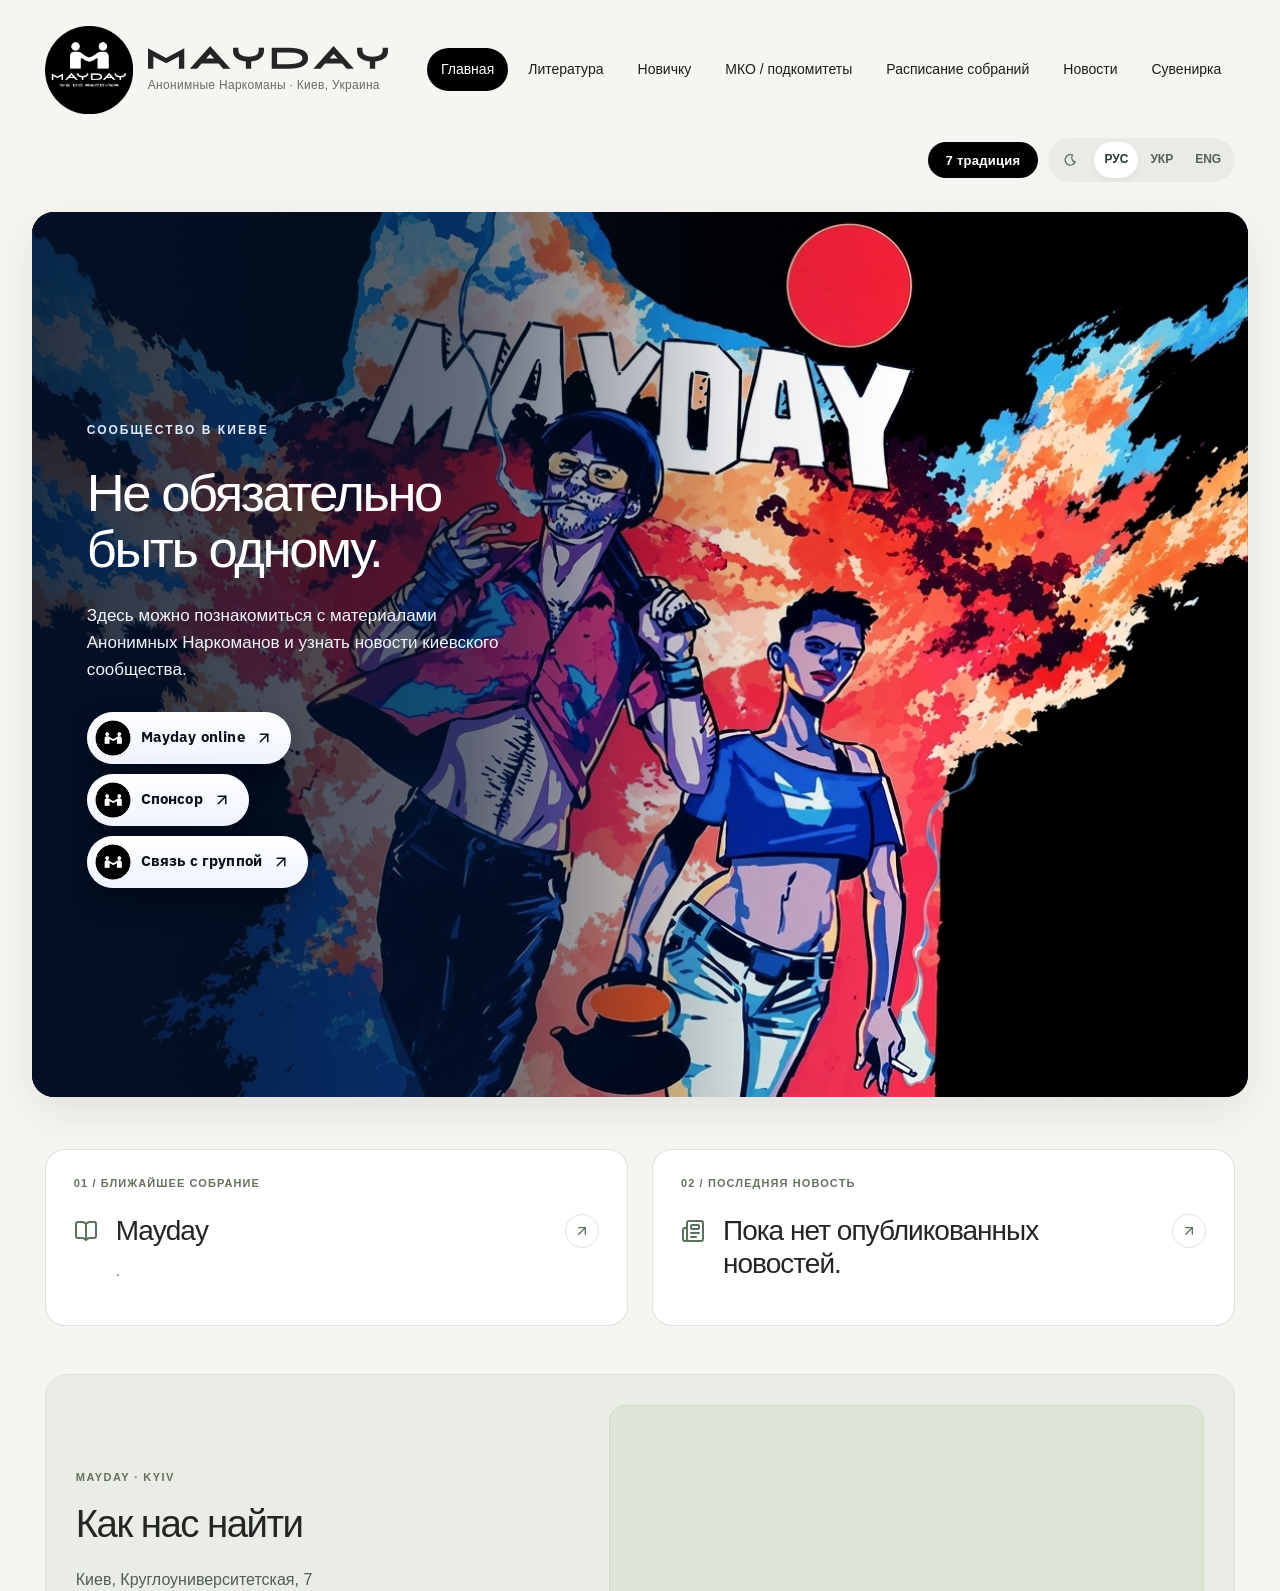
==== index.html @ f528fd07 "Cache bust restore schedule" ====
<!doctype html><html lang="ru"><script>try{if(localStorage.getItem("mayday-theme")==="dark")document.documentElement.setAttribute("data-theme","dark")}catch(e){}</script><head><meta charset="UTF-8"><meta name="viewport" content="width=device-width,initial-scale=1"><meta name="robots" content="noindex,nofollow,noarchive"><meta name="referrer" content="no-referrer"><title>Mayday — Киев</title><link rel="icon" href="./mayday-logo.png">  <script type="module" crossorigin src="./index-Cbg5gr1b.js?v=20260922schedon"></script>
  <link rel="stylesheet" crossorigin href="./index-DmtjYMKC.css?v=20260922schedon">
<link rel="preconnect" href="https://fonts.googleapis.com"><link href="https://fonts.googleapis.com/css2?family=IBM+Plex+Sans:wght@600;700&family=Marck+Script&display=swap" rel="stylesheet"><link rel="stylesheet" href="./redesign-20260919.css?v=20260922schedon"><link rel="stylesheet" href="./dark-refined-20260921.css?v=20260922schedon"></head><body><div id="root"></div></body></html>
---- index-DmtjYMKC.css ----
:root{--background:#f7f9fb;--foreground:#15283e;--primary:#162f4d;--border:#d6dee6;--muted-foreground:#536477;--radius:.5rem;--lightningcss-light:initial;--lightningcss-dark: ;color-scheme:light}*{box-sizing:border-box}body{background:var(--background);color:var(--foreground);margin:0;font-family:Arial,Helvetica,sans-serif;font-size:16px;line-height:1.6}a{color:inherit;text-decoration:none}button,input,textarea{font:inherit}button,a,input,textarea{outline-offset:5px}button{cursor:pointer}a:focus-visible,button:focus-visible,input:focus-visible,textarea:focus-visible{outline:3px solid #b45b22}.skip{z-index:10;background:#fff;padding:12px;position:absolute;top:-100px;left:20px}.skip:focus{top:10px}.header{justify-content:space-between;align-items:center;gap:30px;max-width:1440px;margin:auto;padding:30px 5.5%;display:flex}.brand{letter-spacing:-1px;align-items:center;gap:15px;font-size:28px;font-weight:700;line-height:1.15;display:flex}.brand small{letter-spacing:.025em;color:#536477;margin-top:9px;font-size:12px;font-weight:400;display:block}.header nav{gap:30px;font-size:15px;display:flex}.header nav a{border-bottom:1px solid #0000;padding:8px 0}.languages{gap:2px;display:flex}.languages button{color:#536477;background:0 0;border:0;padding:9px;font-size:12px;font-weight:600}.languages button[aria-pressed=true]{color:#15283e;background:#e3eaf0;border-radius:5px}.hero{color:#fff;background:#142d48;border-radius:4px;margin:8px 2% 0;position:relative;overflow:hidden}.hero-inner{z-index:1;max-width:1280px;margin:auto;padding:65px 4% 70px;position:relative}.eyebrow{text-transform:uppercase;letter-spacing:.18em;margin:0 0 28px;font-size:12px;font-weight:600}.hero h1{white-space:pre-line;letter-spacing:-.05em;max-width:900px;margin:0 0 52px;font-size:clamp(44px,6.8vw,94px);font-weight:400;line-height:1.08}.hero-bottom{justify-content:space-between;align-items:end;gap:36px;display:flex}.hero-bottom p{color:#d0dce7;max-width:490px;margin:0;font-size:18px}.button{color:#fff;background:#173956;border:0;border-radius:4px;justify-content:center;align-items:center;gap:30px;min-height:48px;padding:17px 23px;font-weight:500;display:inline-flex}.button.light{color:#15283e;white-space:nowrap;background:#f5f8fa}
@media (hover:hover) and (pointer:fine){.button:hover{filter:brightness(.93)}}
.button:disabled{opacity:.65}.hero-mark{color:#24425e;pointer-events:none;font-size:320px;line-height:1;position:absolute;top:0;right:4%}.resources{grid-template-columns:170px 1fr;align-items:start;max-width:1200px;margin:0 auto;padding:72px 4% 90px;display:grid}.section-label{letter-spacing:.04em;color:#536477;padding:28px 0;font-size:12px}.resource-link{border-bottom:1px solid var(--border);align-items:start;gap:25px;padding:25px 0 32px;display:flex}.resource-link>svg{flex-shrink:0;margin-top:5px}.resource-link>svg:last-child{margin-left:auto}.resource-link h2{letter-spacing:-.025em;margin:0 0 10px;font-size:26px;font-weight:400;line-height:1.3}.resource-link p{color:#536477;margin:0}
@media (hover:hover) and (pointer:fine){.resource-link:hover h2{text-underline-offset:5px;text-decoration:underline}}
.page{max-width:1120px;min-height:65vh;margin:auto;padding:65px 5% 100px}.page h1{letter-spacing:-.05em;margin:0 0 24px;font-size:clamp(42px,6vw,70px);font-weight:400;line-height:1.1}.page-intro{color:#536477;max-width:600px;margin-bottom:50px;font-size:18px}.empty{border-top:1px solid var(--border);border-bottom:1px solid var(--border);text-align:center;padding:55px 25px}.empty>svg{color:#637a91;margin:0 auto 16px}.empty h2{margin:0 0 10px;font-size:24px;font-weight:400}.empty p{color:#536477;max-width:500px;margin:0 auto 18px}.empty button,.edit-list button{background:#fff;border:1px solid #bac8d5;border-radius:4px;padding:10px 15px}.article{border-top:1px solid var(--border);padding:32px 0}.article time{color:#536477;font-size:14px}.article h2{font-size:28px;line-height:1.3}.article p{white-space:pre-wrap;overflow-wrap:anywhere}.editor{margin-bottom:48px}.edit-list{flex-wrap:wrap;gap:10px;margin-bottom:20px;display:flex}.editor fieldset{border:1px solid var(--border);margin:0 0 20px;padding:20px}.editor label{margin-bottom:16px;display:block}.editor input,.editor textarea{background:#fff;border:1px solid #a2b1bf;border-radius:4px;width:100%;margin-top:5px;padding:12px;display:block}.editor textarea{resize:vertical}footer{border-top:1px solid var(--border);justify-content:space-between;align-items:center;gap:24px;margin:0 5.5%;padding:30px 0;font-size:14px;display:flex}footer strong{font-weight:500;display:block}footer span{color:#536477}footer a{color:#536477;align-items:center;gap:14px;font-size:13px;display:flex}@media (width<=760px){.header{flex-wrap:wrap;gap:22px;padding:24px 6%}.brand{font-size:26px}.brand small{max-width:220px;font-size:11px;line-height:1.4}.header nav{order:3;gap:26px;width:100%}.languages{margin-left:auto}.languages button{padding:8px 6px}.hero{margin:0 3%}.hero-inner{padding:42px 7% 45px}.hero h1{margin-bottom:32px}.hero-bottom{display:block}.hero-bottom p{margin-bottom:28px;font-size:17px}.hero-mark{opacity:.5;font-size:200px;top:30px;right:-30px}.resources{padding:40px 7% 60px;display:block}.section-label{padding:25px 0 0}.resource-link{gap:18px}.resource-link h2{font-size:23px}.page{padding:42px 7% 65px}.page-intro{margin-bottom:35px}.empty{padding:40px 12px}footer{flex-direction:column;align-items:start;margin:0 7%}.eyebrow{font-size:11px}.article h2{font-size:25px}}@media (prefers-reduced-motion:no-preference){a,button{transition:background-color .15s,color .15s}}:root{--background:#fafafa;--foreground:#181818;--primary:#181818;--border:#dedede;--muted-foreground:#5e5e5e}.hero{color:#fff;background:#111}.hero .eyebrow{color:#bdbdbd}.hero-bottom p{color:#d2d2d2}.hero-mark{color:#242424}.button{background:#202020}.button.light{color:#181818;background:#fff}.brand small,.resource-link p,.section-label,.page-intro,.empty p,.article time,footer span,footer a{color:#5e5e5e}.header nav a[aria-current]{border-color:#111}.languages button{color:#5e5e5e}.languages button[aria-pressed=true]{color:#111;background:#e7e7e7}.brand img{max-width:68px;max-height:68px}.empty>svg{color:#777}.editor input,.editor textarea,.empty button,.edit-list button{border-color:#aaa}@media (width<=760px){.brand img{max-width:52px;max-height:52px}.header .brand{max-width:calc(100% - 115px)}.brand small{font-size:11px}}.hero-logo{object-fit:contain;width:230px;height:230px;position:absolute;top:38px;right:6%}.hero h1{max-width:75%}.hero-inner{padding-top:65px}@media (width<=1000px){.hero-logo{width:160px;height:160px;top:40px;right:3%}.hero h1{max-width:80%}}@media (width<=760px){.hero-logo{width:130px;height:130px;margin:-20px 7% 25px;display:block;position:relative;top:auto;right:auto}.hero h1{max-width:100%}.hero-inner{padding-top:42px}}.hero{isolation:isolate;background:#07244c;min-height:540px}.hero-art{z-index:-2;display:block;position:absolute;inset:0}.hero-art img{object-fit:cover;object-position:center;width:100%;height:100%;display:block}.hero:after{content:"";z-index:-1;background:linear-gradient(90deg,#03122bdb,#03122b9e 36%,#03122b14 58%,#0000 72%);position:absolute;inset:0}.hero-inner{max-width:none;margin:0;padding:54px 4% 58px}.hero h1{letter-spacing:-.04em;max-width:46%;margin-bottom:24px;font-size:clamp(36px,4.6vw,66px)}.hero .eyebrow{color:#e0eaff;margin-bottom:24px}.hero-bottom{max-width:39%;display:block}.hero-bottom p{color:#f1f5fc;max-width:none;margin-bottom:28px;font-size:17px;line-height:1.6}.hero .button{gap:20px;padding:15px 20px}.hero-logo{display:none}@media (width>=1500px){.hero{min-height:600px}.hero-inner{padding-top:75px}}@media (width<=760px){.hero{flex-direction:column;min-height:0;display:flex}.hero-art{z-index:auto;aspect-ratio:1.37;position:relative;inset:auto}.hero-art img{object-fit:cover}.hero:after{display:none}.hero-inner{padding:32px 7% 40px}.hero h1{max-width:100%;margin-bottom:22px;font-size:clamp(34px,8.8vw,54px)}.hero-bottom{max-width:100%}.hero .eyebrow{margin-bottom:20px}.hero-bottom p{font-size:17px}}.owner-panel{margin-top:20px}.owner-toolbar{border-bottom:1px solid var(--border);flex-wrap:wrap;align-items:center;gap:22px;padding-bottom:18px;display:flex}.owner-toolbar span{margin-right:auto;font-weight:700}.owner-toolbar a{text-underline-offset:4px;text-decoration:underline}.owner-tabs{flex-wrap:wrap;gap:8px;margin:24px 0;display:flex}.owner-panel button,.owner-tabs button{background:#fff;border:1px solid #a7b0ba;border-radius:5px;min-height:44px;padding:10px 15px}.owner-tabs button[aria-pressed=true],.owner-panel button.button{color:#fff;background:#162d48;border-color:#162d48}.owner-panel button:disabled{opacity:.55;cursor:wait}.owner-panel h2{font-size:28px}.owner-panel h3{font-size:21px}.manage-form{border:1px solid var(--border);background:#fff;border-radius:8px;margin:26px 0;padding:24px}.manage-form fieldset{border:1px solid var(--border);margin:0 0 22px;padding:18px}.manage-form legend{padding:0 8px;font-weight:600}.manage-form label{margin-bottom:20px;font-size:16px;display:block}.manage-form input,.manage-form textarea,.manage-form select{width:100%;font:inherit;color:#181818;background:#fff;border:1px solid #9caab6;border-radius:4px;margin-top:7px;padding:11px;display:block}.manage-form textarea{resize:vertical}.manage-form input[type=file]{max-width:100%;padding:10px}.manage-list{margin:22px 0}.manage-row{border-bottom:1px solid var(--border);flex-wrap:wrap;align-items:center;gap:12px;padding:18px 0;display:flex}.manage-row>div{flex:1;min-width:180px}.manage-row strong{overflow-wrap:anywhere;display:block}.manage-row small{color:#555;font-size:14px;display:block}.manage-row a{text-decoration:underline}.owner-scope{color:#555;border-top:1px solid var(--border);margin-top:36px;padding-top:18px;font-size:14px}.save-ok{color:#19492b;background:#e6f0e9;padding:14px}.save-error{color:#852c1b;background:#fff0ec;padding:14px}.image-form img{object-fit:contain;background:#e8edf3;max-width:100%;max-height:260px;margin:18px 0;display:block}.image-form:has(img[alt=Логотип]) img{max-width:160px}.hero h1,.hero-bottom p,.brand,.resource-link h2{overflow-wrap:anywhere}@media (width<=760px){.manage-form{padding:16px}.manage-form fieldset{padding:12px}.owner-tabs{gap:6px}.owner-tabs button{flex:1;min-width:135px}.manage-row>div{flex-basis:100%}.owner-toolbar{gap:14px}.page:has(.owner-panel){padding-left:5%;padding-right:5%}}.auth-panel{max-width:580px}.download-button{font:inherit;cursor:pointer;background:#fff;border:1px solid #aaa;border-radius:4px;padding:10px 14px}.download-button:disabled{opacity:.6}.brand .brand-wordmark{width:240px;max-width:100%;height:auto;display:block;overflow:visible}.brand>span{min-width:0}@media (width<=760px){.brand .brand-wordmark{width:200px}}.hero{border-radius:16px;max-width:1440px;min-height:0;margin:8px auto 0;display:grid;overflow:hidden}.hero-art{z-index:-2;aspect-ratio:auto;grid-area:1/1;align-self:center;position:relative;inset:auto}.hero-art img{object-fit:contain;width:100%;height:auto}.hero-inner{grid-area:1/1;align-self:center;padding:38px 4%}.hero h1{max-width:45%;font-size:clamp(36px,4.1vw,60px);line-height:1.08}.hero-bottom{max-width:39%}.hero .button{border-radius:8px;box-shadow:0 6px 20px #0002}.header{padding-top:25px;padding-bottom:25px}.resource-link{border-radius:10px;transition:background .18s,transform .18s}
@media (hover:hover) and (pointer:fine){a.resource-link:hover{background:#f0f3f6;transform:translateY(-2px)}}
@media (width>=1051px) and (width<=1490px){.hero{margin-left:2%;margin-right:2%}}@media (width<=1050px){.hero{flex-direction:column;min-height:0;margin:8px 3% 0;display:flex}.hero-art{z-index:auto;aspect-ratio:auto;grid-area:auto;align-self:stretch}.hero-art img{object-fit:contain;width:100%;height:auto}.hero:after{display:none}.hero-inner{padding:32px 6% 38px}.hero h1{max-width:100%;margin-bottom:20px;font-size:clamp(34px,5vw,50px)}.hero-bottom{align-items:center;gap:28px;max-width:100%;display:flex}.hero-bottom p{flex:1;margin-bottom:0}.hero .button{flex-shrink:0}}@media (width<=760px){.hero-bottom{display:block}.hero-bottom p{margin-bottom:24px}.hero-inner{padding:28px 7% 34px}.hero h1{font-size:clamp(32px,8vw,44px)}.hero .eyebrow{margin-bottom:16px}}@media (prefers-reduced-motion:reduce){.resource-link{transition:none}
@media (hover:hover) and (pointer:fine){a.resource-link:hover{transform:none}}
}.header{flex-wrap:wrap;gap:24px;max-width:1600px;padding-left:3%;padding-right:3%}.header nav{flex-wrap:wrap;justify-content:center;gap:12px 24px;display:flex}.header nav a{white-space:nowrap}.header .brand{flex-shrink:0}.header .languages{margin-left:auto}.hero-surround{width:100%;margin-top:8px}.hero-surround .hero{border-radius:16px;max-width:1440px;margin:0 auto;box-shadow:0 18px 50px -12px #0003}.home-location{max-width:1280px;margin:0 auto 70px;padding:0 5.5%}.location-section{border-top:1px solid var(--border);grid-template-columns:1fr 1.3fr;align-items:center;gap:36px;margin-top:48px;padding-top:36px;display:grid}.location-section h2{font-size:32px;line-height:1.2}.location-section .eyebrow{margin-bottom:12px}.map-frame{background:#e9edf0;border:1px solid #d6dee6;border-radius:12px;height:320px;overflow:hidden}.map-frame iframe{border:0;width:100%;height:100%}.map-placeholder{background:radial-gradient(#fff,#e4e9ed);border:0;flex-direction:column;justify-content:center;align-items:center;gap:16px;width:100%;height:100%;font-weight:600;display:flex}.map-placeholder span{color:#284460;font-size:64px;line-height:1}.meeting-grid,.product-grid{grid-template-columns:repeat(2,minmax(0,1fr));gap:24px;margin:32px 0;display:grid}.meeting-card,.product-card,.seller-card{border:1px solid var(--border);background:#fff;border-radius:14px;padding:28px}.meeting-card h2,.product-card h2{margin-top:0;font-size:26px;line-height:1.25}.meeting-card dt{color:#626b75;text-transform:uppercase;letter-spacing:.08em;margin-top:22px;font-size:13px}.meeting-card dd{white-space:pre-wrap;margin:6px 0 0;font-size:18px}.meeting-card p,.product-card p{white-space:pre-wrap;overflow-wrap:anywhere}.product-card{padding:0;overflow:hidden}.product-card>img{object-fit:contain;background:#f0f2f4;width:100%;height:300px}.product-card>div{padding:24px}.product-card strong{margin:18px 0;font-size:24px;display:block}.product-card .button{display:inline-flex}.seller-card h2{margin:0 0 12px;font-size:22px}.seller-card a{color:#174a7a;overflow-wrap:anywhere;text-decoration:underline}.product-thumb{object-fit:contain;width:64px;height:64px}.product-preview{object-fit:contain;max-width:240px;max-height:240px}.manage-form .check-label{align-items:center;gap:10px;display:flex}.manage-form .check-label input{width:auto;margin:0}.manage-form fieldset{min-width:0}.owner-panel textarea{resize:vertical}.page .location-section{margin-bottom:30px}@media (width<=1200px){.header nav{flex-basis:100%;order:3;justify-content:flex-start;gap:12px 24px}.header .languages{margin-left:auto}.header .brand{max-width:calc(100% - 115px)}}@media (width<=760px){.header{gap:16px;padding:20px 5%}.header nav{gap:8px 20px;font-size:14px}.hero-surround .hero{border-radius:12px;margin:0}.meeting-grid,.product-grid,.location-section{grid-template-columns:1fr}.location-section{gap:22px}.map-frame{height:300px}.meeting-card{padding:22px}.product-card>img{height:260px}.home-location{padding:0 6%}.brand .brand-wordmark{width:200px}}

/* Admin workspace: keep public pages unchanged. */
.page:has(.owner-panel),
.page:has(.auth-panel){
  max-width:1240px;
  padding:28px 4% 80px;
}
.page:has(.owner-panel)> .eyebrow,
.page:has(.auth-panel)> .eyebrow{margin-bottom:8px;font-size:11px}
.page:has(.owner-panel)>h1,
.page:has(.auth-panel)>h1{
  font-size:32px;
  letter-spacing:-.03em;
  font-weight:600;
  margin:0 0 8px;
  line-height:1.15;
}
.page:has(.owner-panel)> .page-intro{margin-bottom:18px;max-width:none;font-size:15px}
.owner-panel{margin-top:8px}
.owner-toolbar{
  position:sticky;top:0;z-index:5;
  background:#fafafa;
  padding:12px 0;
}
.owner-tabs{gap:6px;margin:16px 0}
.owner-panel button,.owner-tabs button{
  min-height:40px;
  padding:8px 14px;
  font-size:14px;
}
.manage-form{
  max-width:none;
  padding:22px 24px;
}
.manage-form label{margin-bottom:14px}
.manage-form input,
.manage-form textarea,
.manage-form select{
  font-size:16px;
  line-height:1.45;
  padding:12px 14px;
}
.manage-form textarea{min-height:92px}
.manage-row{gap:10px;padding:14px 0}
.manage-row button{flex-shrink:0}
.owner-panel h2{font-size:22px;margin:12px 0 8px}
.owner-panel h3{font-size:18px;margin:8px 0}
.auth-panel{max-width:560px}
@media(max-width:760px){
  .page:has(.owner-panel),.page:has(.auth-panel){padding:20px 5% 60px}
  .page:has(.owner-panel)>h1,.page:has(.auth-panel)>h1{font-size:26px}
}

.brand img{max-width:88px;max-height:88px}
@media (max-width:760px){.brand img{max-width:68px;max-height:68px}}

@import url("https://fonts.googleapis.com/css2?family=Sora:wght@600;700;800&display=swap");
.hero .button.light{
  font-family:"IBM Plex Sans",Arial,Helvetica,sans-serif;
  font-weight:800;
  font-size:15px;
  letter-spacing:.01em;
  border-radius:999px;
  background:linear-gradient(180deg,#ffffff 0%,#eef3ff 100%);
  color:#0b1220;
  box-shadow:0 12px 28px rgba(0,0,0,.32),0 0 0 1px rgba(255,255,255,.35) inset;
  padding:8px 18px 8px 8px;
  gap:10px;
  min-height:48px;
}
@media (hover:hover) and (pointer:fine){
.hero .button.light:hover{filter:brightness(1.04);transform:translateY(-1px)}}

.hero-cta-mark{width:36px;height:36px;padding:0;object-fit:cover;display:block;flex-shrink:0;background:transparent;border-radius:50%;filter:none}
.hero-actions{display:flex;flex-direction:column;align-items:flex-start;gap:10px}
.hero-actions .button{width:auto}
@media (max-width:760px){
  
  .hero-art{position:relative}
  .hero-art:after{
    content:"";
    position:absolute;left:0;right:0;bottom:0;
    height:56px;
    background:linear-gradient(180deg,rgba(0,0,0,0) 0%,#000 100%);
    pointer-events:none;
  }
  .hero-inner{
    background:#000;
    margin-top:0;
    padding-top:28px !important;
    position:relative;
    z-index:1;
  }
}
@media (max-width:760px){
  html[data-theme=dark] .hero-art:after{
    background:linear-gradient(180deg,rgba(18,20,22,0) 0%,#121416 100%);
  }
  html[data-theme=dark] .hero-inner{background:#121416}
}




.news-media,.product-video{
  width:100%;
  max-height:420px;
  object-fit:cover;
  border-radius:12px;
  margin:12px 0 0;
  background:#111;
  display:block;
}
.product-card .product-video{max-height:260px;margin:0 0 12px}
---- redesign-20260919.css ----
html, :root{--primary:#000 !important}
/* Mayday visual refresh. Remove this stylesheet link to restore baseline 0a950306. */
:root{--background:#f6f5f2;--foreground:#232624;--primary:#000;--border:#dddeda;--muted-foreground:#626860}
body{color:var(--foreground);background:var(--background);line-height:1.65}
.header{max-width:1500px;padding:26px 3.5%;gap:24px;position:relative;z-index:80}
.header nav{gap:6px;font-size:14px}
.header nav a{padding:10px 14px;border:0;border-radius:24px;font-weight:500;color:#1a1e1b}
@media (hover:hover) and (pointer:fine){
.header nav a:hover{background:#e8eae4}}

.header nav a[aria-current]{background:#000;color:#fff}
.languages{background:#e9ebe5;border-radius:24px;padding:4px;gap:2px}
.languages button{border-radius:20px;padding:8px 10px;color:#586056}
.languages button[aria-pressed=true]{background:#fff;color:#25372f;border-radius:20px;box-shadow:0 2px 5px #24362e0c}
.brand small{color:#666d65}
.hero-surround{padding:0 2.5%;margin-top:4px;background:transparent}
.hero-surround .hero{border-radius:22px;box-shadow:0 16px 40px #22372e18}
.hero-inner{padding-left:4.5%;padding-right:4.5%}
.hero h1{letter-spacing:-.045em}
.hero .eyebrow{letter-spacing:.17em}
.resources{max-width:1280px;padding:52px 3.5% 24px;display:grid;grid-template-columns:minmax(0,1fr) minmax(0,1fr);grid-template-rows:auto 1fr;gap:0 24px;align-items:stretch}
.resources>.section-label{padding:24px 28px 0;background:#fff;border:1px solid #e0e4dc;border-bottom:0;border-radius:20px 20px 0 0;font-size:11px;font-weight:700;letter-spacing:.10em;color:#64725f;text-transform:uppercase}
.resources>.section-label:nth-child(1){grid-column:1;grid-row:1}
.resources>.section-label:nth-child(3){grid-column:2;grid-row:1}
.resources>.resource-link{min-width:0;background:#fff;border:1px solid #e0e4dc;border-top:0;border-radius:0 0 20px 20px;padding:22px 28px 30px;gap:18px}
.resources>.resource-link:nth-child(2){grid-column:1;grid-row:2}
.resources>.resource-link:nth-child(4){grid-column:2;grid-row:2}
@media (hover:hover) and (pointer:fine){
.resources>.resource-link:hover{background:#fcfdf9;transform:none}}

.resource-link>svg{color:#5b725d;flex-shrink:0}
.resource-link>svg:last-child{padding:8px;box-sizing:content-box;border:1px solid #dde5d9;border-radius:50%;width:16px;height:16px;margin-top:0}
.resource-link h2{font-size:28px;font-weight:500;letter-spacing:-.035em;line-height:1.2;margin-bottom:14px}
.resource-link p{font-size:15px;line-height:1.75;color:#61695f}
.home-location{max-width:1280px;padding:0 3.5%;margin-bottom:64px}
.location-section{background:#e9ede5;border:1px solid #dce3d6;border-radius:22px;padding:30px;gap:38px;margin-top:24px;grid-template-columns:1fr 1.2fr}
.location-section .eyebrow{color:#64725f;letter-spacing:.13em;font-size:11px}
.location-section h2{font-size:clamp(28px,3vw,40px);font-weight:500;letter-spacing:-.04em;margin:14px 0 20px}
.location-section p{color:#4f5f51}
.map-frame{border:1px solid #d0dac9;border-radius:16px;background:#dde5d7}
.map-placeholder{background:linear-gradient(135deg,#f5f8f1,#dae4d2);color:#37563c}
.map-placeholder span{color:#5d7a5b}
.button{background:#25372f;border-radius:12px;padding:14px 22px;gap:16px;font-size:15px;font-weight:600}
.page{max-width:1200px;padding:54px 5% 80px}
.page>.eyebrow{color:#64725f;margin-bottom:20px;font-size:11px}
.page>h1{font-size:clamp(38px,5.6vw,64px);font-weight:500;letter-spacing:-.045em}
.page-intro{line-height:1.7;color:#626b60;max-width:700px;margin-bottom:36px}
.meeting-card,.product-card,.seller-card{border-color:#e0e4dc;border-radius:20px;box-shadow:0 4px 18px #2a402b04}
.meeting-card{border-top:4px solid #7f9774;padding:30px}
.meeting-card h2{font-size:30px;font-weight:500;letter-spacing:-.03em}
.meeting-card dt{font-size:11px;letter-spacing:.12em;color:#62725f}
.meeting-card dd{font-size:17px}
.product-card>img{background:#eeefe9}
.product-card h2{font-weight:500}
.seller-card{background:#e9ede5;padding:28px}
.seller-card a{color:#365638}
.article{background:#fff;border:1px solid #e0e4dc;border-radius:20px;padding:30px;margin-bottom:20px}
.article h2{font-weight:500;letter-spacing:-.025em;font-size:30px;margin-top:12px}
.article p{line-height:1.8}
.article time{font-size:12px;color:#687361}
.empty{background:#fff;border:1px dashed #c9d2c3;border-radius:20px;padding:44px 24px}
.download-button{border-color:#c8d2c2;border-radius:10px;background:#f7f9f4;color:#314e34}
footer{max-width:1190px;margin:0 auto;padding:30px 3.5% 36px;border-color:#d9ded5;color:#4c5a4c}
footer span,footer a{color:#697266}
.owner-toolbar{background:var(--background)}
.owner-tabs button{border-radius:22px;border-color:#cbd5c4}
.owner-tabs button[aria-pressed=true],.owner-panel button.button{background:#25372f;border-color:#25372f}
.manage-form{border-radius:16px;border-color:#d8e0d2}
.manage-form input,.manage-form textarea,.manage-form select{border-radius:8px;border-color:#b7c4b0}
a:focus-visible,button:focus-visible,input:focus-visible,textarea:focus-visible,select:focus-visible{outline:3px solid #a96724;outline-offset:4px}
@media(max-width:1200px){.header nav{justify-content:center}.header{gap:18px}.header nav a{padding:8px 14px}}
@media(max-width:760px){
.header{padding:20px 5%;gap:18px}.header nav{justify-content:flex-start;gap:4px}.header nav a{padding:8px 11px;font-size:13px}.languages{padding:3px}.languages button{padding:7px}
.hero-surround{padding:0 3%;margin-top:0}.hero-surround .hero{border-radius:18px}.hero-inner{padding:30px 7% 34px}.hero h1{line-height:1.12}
.resources{padding:28px 5% 12px;grid-template-columns:minmax(0,1fr);grid-template-rows:auto auto auto auto;gap:0}
.resources>.section-label:nth-child(1){grid-column:1;grid-row:1}.resources>.resource-link:nth-child(2){grid-column:1;grid-row:2;margin-bottom:18px}.resources>.section-label:nth-child(3){grid-column:1;grid-row:3}.resources>.resource-link:nth-child(4){grid-column:1;grid-row:4}
.resources>.section-label{padding:22px 22px 0}.resources>.resource-link{padding:18px 22px 26px;gap:14px}.resource-link h2{font-size:25px}.resource-link p{font-size:14px}
.home-location{padding:0 5%;margin-bottom:36px}.location-section{padding:24px;gap:24px;grid-template-columns:1fr}.location-section h2{font-size:30px}.map-frame{height:270px}
.page{padding:36px 5% 60px}.article{padding:24px}.article h2{font-size:26px}.meeting-card{padding:24px}.meeting-card h2{font-size:27px}.empty{padding:34px 20px}
footer{margin:0 5%;padding:26px 0;gap:14px}
}
@media(prefers-reduced-motion:reduce){a,button{transition:none!important;transform:none!important}}

.product-card .product-video,
.news-media.product-video,
video.product-video{
  width:100%;
  height:auto;
  max-height:min(78vh,720px);
  object-fit:contain;
  object-position:center;
  background:#111;
  border-radius:16px 16px 0 0;
  margin:0;
  display:block;
}
.news-media{
  width:100%;
  height:auto;
  max-height:min(80vh,760px);
  object-fit:contain;
  background:#111;
}

.subhead{font-size:28px;font-weight:500;letter-spacing:-.03em;margin:36px 0 8px}
.audio-book{width:100%;margin-top:10px}

.lit-page{display:flex;flex-direction:column;gap:28px}
.lit-block{
  background:#fff;
  border:1px solid #e4e7e0;
  border-radius:20px;
  padding:28px 24px 20px;
  box-shadow:0 4px 18px #2a402b08;
}
.lit-block .subhead{margin-top:0}
.lit-block .muted{color:#6b7568;margin:8px 0 0}
.lit-block .resource-link{margin-top:12px}

.header nav a[aria-current],
.header nav a[aria-current=page]{
  background:#000 !important;
  color:#fff !important;
  border-color:#000 !important;
}
@media (max-width:760px){
  .header nav a[aria-current],
  .header nav a[aria-current=page]{
    background:#000 !important;
    color:#fff !important;
  }
}

.product-card .button,
.product-card a.button{
  background:#000 !important;
  border-color:#000 !important;
  color:#fff !important;
}

.location-section .button,
.home-location .button,
.meeting-card .button{
  background:#000 !important;
  border-color:#000 !important;
  color:#fff !important;
}

.header-tools{display:flex;align-items:center;gap:10px;margin-left:auto;position:relative}
.tradition-wrap{position:relative}
.tradition-btn{
  background:#000;color:#fff;border:0;border-radius:999px;
  padding:8px 18px;font-size:13px;font-weight:600;letter-spacing:.02em;
  height:36px;white-space:nowrap;cursor:pointer
}
 @keyframes traditionIn{
  from{opacity:0;transform:translateY(-10px) scale(.98)}
  to{opacity:1;transform:none}
}
.tradition-drop{
  position:fixed !important;
  z-index:400 !important;
  animation:traditionIn .22s ease-out;
  transform-origin:top right;
  background:#fff;border:1px solid #e4e7e0;border-radius:16px;
  min-width:260px;padding:8px;box-shadow:0 12px 30px #00000022
}
.tradition-item{
  display:flex;flex-direction:column;align-items:flex-start;gap:2px;
  width:100%;background:transparent;
  border:1px solid #c9cdc8;
  border-radius:999px;
  padding:10px 16px;text-align:left;cursor:pointer;
  margin:6px 0;box-sizing:border-box
}
@media (hover:hover) and (pointer:fine){
.tradition-item:hover{background:#f3f4f0}}

.tradition-item,.tradition-item strong,.tradition-item span,.tradition-drop{color:#000 !important}
.tradition-item strong{font-size:14px}
.tradition-item span{font-size:12px;color:#222 !important}
@media (max-width:760px){
  .header-tools{margin-left:0;width:100%;justify-content:flex-end;flex:1}
  .tradition-wrap{margin-right:auto}
  .page.lit-page{padding-left:5%;padding-right:5%}
  .newcomer-card,.page .lit-block{margin:0;width:100%;box-sizing:border-box}
   .tradition-drop{z-index:300;left:auto;right:0;min-width:min(280px, calc(100vw - 20px));max-width:calc(100vw - 20px)}
  .tradition-btn{height:34px;padding:6px 16px;font-size:12px;min-width:118px}
  .hero-actions .button.light{padding:6px 12px 6px 6px;min-height:42px;font-size:13px}
  .hero-cta-mark{width:30px;height:30px}
}

.site-prefs{display:flex;align-items:center}
.theme-toggle{
  width:36px;height:36px;border-radius:50%;border:0;cursor:pointer;
  background:transparent;color:#1a1a1a;padding:0;margin-right:4px;
  display:flex;align-items:center;justify-content:center;flex-shrink:0
}
.theme-toggle svg{width:22px;height:22px}

html[data-theme=dark]{
  --background:#121416;
  --foreground:#ececec;
  --primary:#f2f2f2;
  --border:#2a2d32;
  --muted-foreground:#a3a8ae;
  color-scheme:dark
}
html[data-theme=dark] body{background:#121416;color:#ececec}
html[data-theme=dark] .header{background:#121416}
html[data-theme=dark] .header nav a{color:#e8e8e8}
@media (hover:hover) and (pointer:fine){
html[data-theme=dark] .header nav a:hover{background:#1e2227}}

html[data-theme=dark] .header nav a[aria-current],
html[data-theme=dark] .header nav a[aria-current=page]{background:#fff !important;color:#111 !important}
html[data-theme=dark] .languages{background:#1c2025}
html[data-theme=dark] .languages button{color:#c8c8c8}
html[data-theme=dark] .languages button[aria-pressed=true]{background:#000;color:#fff;box-shadow:none}
html[data-theme=dark] .brand,html[data-theme=dark] .brand small{color:#ddd}
html[data-theme=dark] .brand svg,html[data-theme=dark] .brand-wordmark{color:#ddd}
html[data-theme=dark] .brand img{filter:none}
html[data-theme=dark] .page,html[data-theme=dark] main{background:#121416;color:#ececec}
html[data-theme=dark] .subhead,html[data-theme=dark] h1,html[data-theme=dark] h2,html[data-theme=dark] .product-card h2{color:#f3f3f3}
html[data-theme=dark] .page-intro,html[data-theme=dark] .muted,html[data-theme=dark] .resource-link p{color:#b4b8be}
html[data-theme=dark] .seller-card,
html[data-theme=dark] .product-card,
html[data-theme=dark] .resource-link,
html[data-theme=dark] .lit-block,
html[data-theme=dark] .article,
html[data-theme=dark] .meeting-card,
html[data-theme=dark] .empty,
html[data-theme=dark] .manage-form,
html[data-theme=dark] .location-section,
html[data-theme=dark] .tradition-drop,
html[data-theme=dark] .resources>.section-label,
html[data-theme=dark] .resources>.resource-link,
html[data-theme=dark] .product-card>div{
  background:#1a1d22;border-color:#2c3036;color:#ececec
}
html[data-theme=dark] footer{color:#aaa;border-color:#2c3036}
html[data-theme=dark] input,html[data-theme=dark] textarea,html[data-theme=dark] select{
  background:#121416;color:#eee;border-color:#3a3f46
}
html[data-theme=dark] .button:not(.light),
html[data-theme=dark] .product-card .button,
html[data-theme=dark] .location-section .button,
html[data-theme=dark] .tradition-btn{
  background:#000 !important;color:#fff !important;border-color:#000 !important
}
html[data-theme=dark] .hero .button.light{background:#fff;color:#111;box-shadow:0 12px 28px rgba(0,0,0,.32)}
@media (hover:hover) and (pointer:fine){
html[data-theme=dark] .tradition-item:hover{background:#262b32}}

html[data-theme=dark] .tradition-item,html[data-theme=dark] .tradition-item strong{color:#fff}
html[data-theme=dark] .home-location{background:#121416}
html[data-theme=dark] .theme-toggle{color:#ddd}

.newcomer-card{margin-top:16px}
.newcomer-card .resource-link{
  display:flex;align-items:center;gap:18px;flex-wrap:nowrap;
  border:0;background:transparent;padding:8px 0;box-shadow:none
}
.newcomer-card .resource-link>div{flex:1;min-width:0}
.newcomer-card .resource-link h2{
  font-size:25px;font-weight:500;letter-spacing:-.035em;line-height:1.25;
  margin:0;white-space:normal;overflow-wrap:anywhere
}
.newcomer-card .resource-link .button{flex-shrink:0}
@media(max-width:760px){
  .newcomer-card .resource-link{flex-direction:column;align-items:flex-start;gap:12px}
  .newcomer-card .resource-link>div{width:100%}
  .newcomer-card .resource-link h2{font-size:25px}
  .newcomer-card .resource-link .button{width:auto}
}


/* tradition-read */
.tradition-drop,.tradition-drop *{color:#232624 !important}
.tradition-item span{color:#626860 !important}
html[data-theme=dark] .tradition-drop,
html[data-theme=dark] .tradition-drop *{color:#ececec !important}
html[data-theme=dark] .tradition-item span{color:#b4b8be !important}

html[data-theme=dark] button,
html[data-theme=dark] .button,
html[data-theme=dark] a,
html[data-theme=dark] label,
html[data-theme=dark] legend,
html[data-theme=dark] p,
html[data-theme=dark] span,
html[data-theme=dark] li,
html[data-theme=dark] .manage-row,
html[data-theme=dark] .manage-row strong,
html[data-theme=dark] .admin button,
html[data-theme=dark] [aria-pressed],
html[data-theme=dark] .eyebrow{
  color:#c5c8cc;
}
html[data-theme=dark] button,
html[data-theme=dark] .admin button,
html[data-theme=dark] button[aria-pressed]{
  background:#2a2d32;
  border-color:#3a3e44;
  color:#e6e6e6 !important;
}
html[data-theme=dark] button[aria-pressed=true],
html[data-theme=dark] button[aria-pressed="true"]{
  background:#000 !important;
  color:#fff !important;
}
html[data-theme=dark] .resource-link>svg,
html[data-theme=dark] svg{
  color:#c5c8cc !important;
  stroke:#c5c8cc;
}
html[data-theme=dark] a{color:#c5c8cc}
html[data-theme=dark] .header nav a{color:#c5c8cc}

button.button:not(.light),.newcomer-card button,.page.lit-page button.button,
.committee-card a.button,.committee-card a.shop-order,.page.lit-page .committee-card a{
  background:#000 !important;
  background-color:#000 !important;
  border-color:#000 !important;
  color:#fff !important;
}

html[data-theme=dark] .tradition-item{border-color:#4a4e54}

.product-card .button,.location-section .button{display:inline-flex;align-items:center;gap:6px}
.order-arrow{flex-shrink:0;width:16px;height:16px}
@media(max-width:760px){
  .product-card .button .order-arrow{width:16px;height:16px}
}

@media (max-width:760px){
  .hero-art{position:relative}
  .hero-art:after{
    content:"";
    position:absolute;left:0;right:0;bottom:0;
    height:56px;
    background:linear-gradient(180deg,rgba(0,0,0,0) 0%,#000 100%);
    pointer-events:none;
    z-index:2;
  }
  .hero-inner{
    background:#000 !important;
    margin-top:0 !important;
    padding-top:28px !important;
  }
}






/* dark-no-beige */
html[data-theme=dark] .button,
html[data-theme=dark] .button.light,
html[data-theme=dark] .download-button,
html[data-theme=dark] .tradition-btn,
html[data-theme=dark] .header nav a[aria-current],
html[data-theme=dark] .header nav a[aria-current=page],
html[data-theme=dark] .languages button[aria-pressed=true],
html[data-theme=dark] button[aria-pressed=true]{
  background:#fff !important;
  background-color:#fff !important;
  color:#111 !important;
  border-color:transparent !important;
  box-shadow:0 12px 28px rgba(0,0,0,.32) !important;
}
@media (hover:hover) and (pointer:fine){
html[data-theme=dark] .header nav a:hover,
html[data-theme=dark] .theme-toggle:hover{
  background:#fff !important;
  background-color:#fff !important;
  color:#111 !important;
  border-color:transparent !important;
  box-shadow:0 12px 28px rgba(0,0,0,.32) !important;
}}

html[data-theme=dark] .languages{
  background:#2a2d32 !important;
}
html[data-theme=dark] .languages button{
  background:transparent !important;
  color:#c8c8c8 !important;
  box-shadow:none !important;
}
html[data-theme=dark] .languages button[aria-pressed=true]{
  background:#fff !important;
  color:#111 !important;
}
@media (hover:hover) and (pointer:fine){
html[data-theme=dark] .header nav a:hover,
html[data-theme=dark] .resource-link:hover,
html[data-theme=dark] .tradition-item:hover,
html[data-theme=dark] button:hover{
  background:#2a2d32;
}}

@media (hover:hover) and (pointer:fine){
html[data-theme=dark] .header nav a[aria-current]:hover,
html[data-theme=dark] .button:hover,
html[data-theme=dark] .button.light:hover{
  background:#fff !important;
  color:#111 !important;
}}


html[data-theme=dark] .header nav a[aria-current],
html[data-theme=dark] .header nav a[aria-current="page"],
html[data-theme=dark] header nav a[aria-current]{
  background:#fff !important;
  background-color:#fff !important;
  color:#111 !important;
  box-shadow:0 8px 20px rgba(0,0,0,.35) !important;
}
html[data-theme=dark] .tradition-btn{
  background:#fff !important;
  color:#111 !important;
}

html[data-theme="dark"] .header nav a[aria-current],
html[data-theme="dark"] .header nav a[aria-current="page"],
html[data-theme="dark"] .header nav a[aria-current]:active,
html[data-theme="dark"] .header nav a[aria-current]:focus{
  background:#ffffff !important;
  background-image:none !important;
  color:#111111 !important;
  box-shadow:0 8px 20px rgba(0,0,0,.4) !important;
}
@media (hover:hover) and (pointer:fine){
html[data-theme="dark"] .header nav a[aria-current]:hover{
  background:#ffffff !important;
  background-image:none !important;
  color:#111111 !important;
  box-shadow:0 8px 20px rgba(0,0,0,.4) !important;
}}

html[data-theme="dark"] .hero-actions .button.light,
html[data-theme="dark"] .hero-actions a.button.light,
html[data-theme="dark"] .hero-actions a.button.light span,
html[data-theme="dark"] .hero-actions a.button.light svg{
  background:#ffffff !important;
  color:#111111 !important;
  fill:#111111;
  stroke:#111111;
}
@media (hover:hover) and (pointer:fine){
html[data-theme="dark"] .hero-actions .button.light:hover{
  background:#ffffff !important;
  color:#111111 !important;
  fill:#111111;
  stroke:#111111;
}}

html[data-theme="dark"] .hero-cta-mark{
  filter:none !important;
  opacity:1 !important;
}

.committee-card{margin:16px 0;padding:22px;border-radius:18px}
.committee-card .shop-order,.committee-card .button{margin-top:14px}
@media(max-width:760px){
  .committee-card{padding:16px}
  .header nav a{padding:8px 10px}
}

.page.lit-page .committee-card,
.committee-card.article{
  max-width:none;
  width:100%;
}
.committee-card h2,
.committee-card .page-intro,
.committee-card p{
  max-width:none !important;
  width:100%;
  white-space:pre-wrap;
  overflow-wrap:break-word;
  word-break:normal;
  line-height:1.8;
}

@media (max-width:760px){
  .page.lit-page{
    padding-left:4% !important;
    padding-right:4% !important;
  }
  .page.lit-page .lit-block{
    padding:8px 0 4px !important;
    background:transparent;
    border:0;
    box-shadow:none;
  }
  .page.lit-page .committee-card,
  .committee-card.article{
    padding:20px 4px 24px !important;
    margin-left:0;
    margin-right:0;
  }
  .committee-card h2,
  .committee-card .page-intro,
  .committee-card p{
    max-width:100% !important;
    width:100% !important;
  }
}

a.mko-contact,
a.button.mko-contact,
a.shop-order.mko-contact{
  background:#000 !important;
  background-color:#000 !important;
  border-color:#000 !important;
  color:#fff !important;
}
---- dark-refined-20260921.css ----
/* Dark-only visual layer. Baseline: b81e8dd29fdebe18f2eee09b606cec985f3d0138. */
html[data-theme="dark"]{
 --background:#101216;--foreground:#edf0f4;--primary:#c9d6e6;--border:#30353e;--muted-foreground:#a6adb9;
 --night-panel:#191c22;--night-raised:#22262e;--night-accent:#c9d6e6;--night-muted:#a6adb9;color-scheme:dark;
}
html[data-theme="dark"] body{background:#101216;background-image:radial-gradient(ellipse 70% 420px at 85% 0,rgba(123,157,202,.045),transparent);color:#edf0f4}
html[data-theme="dark"] :is(main,.page,.header,.home-location){background:transparent;color:#edf0f4}
html[data-theme="dark"] :is(p,li,label,legend,span){color:inherit}
html[data-theme="dark"] :is(h1,h2,h3,.subhead,.brand,.brand-wordmark){color:#edf0f4}
html[data-theme="dark"] :is(.brand small,.page-intro,.muted,.resource-link p,.article time,footer span,footer a,.manage-row small,.owner-scope){color:#a6adb9}
html[data-theme="dark"] :is(.eyebrow,.section-label,.meeting-card dt){color:#aabbd0;letter-spacing:.12em}
html[data-theme="dark"] .header{padding-top:26px;padding-bottom:26px}
html[data-theme="dark"] .brand img{border-radius:50%;box-shadow:0 0 0 1px #ffffff16}
html[data-theme="dark"] .brand svg{color:#edf0f4!important;stroke:none}
html[data-theme="dark"] .header nav a{color:#b9c0cb;border:1px solid transparent;transition:background .18s,color .18s,border-color .18s}
@media (hover:hover) and (pointer:fine){
html[data-theme="dark"] .header nav a:hover{background:#20242b;color:#f4f5f7;border-color:#333943}}

html[data-theme="dark"] .header nav a[aria-current],html[data-theme="dark"] .header nav a[aria-current="page"],html[data-theme="dark"] .header nav a[aria-current]:active{background:#222833!important;color:#edf0f4!important;border-color:#667184!important;box-shadow:0 5px 15px #0003}
@media (hover:hover) and (pointer:fine){html[data-theme="dark"] .header nav a[aria-current]:hover{background:#222833!important;color:#edf0f4!important;border-color:#667184!important;box-shadow:0 5px 15px #0003}}

html[data-theme="dark"] .languages{background:#191c22;border:1px solid #30353e;padding:4px;box-shadow:inset 0 1px 0 #ffffff04}
html[data-theme="dark"] .languages button{background:transparent!important;color:#a6adb9!important;border:0;box-shadow:none}
@media (hover:hover) and (pointer:fine){
html[data-theme="dark"] .languages button:hover{color:#edf0f4!important;background:#252a32!important}}

html[data-theme="dark"] .languages button[aria-pressed=true]{background:#303641!important;color:#f5f5f7!important;box-shadow:0 2px 5px #0003}
html[data-theme="dark"] .theme-toggle svg{color:#c9d6e6!important;stroke:currentColor}
html[data-theme="dark"] .hero-surround{background:transparent}
html[data-theme="dark"] .hero-surround .hero{box-shadow:0 18px 55px #0005,0 0 0 1px #ffffff10}
html[data-theme="dark"] .hero h1{color:#f5f6f8;text-wrap:balance}
html[data-theme="dark"] .hero .eyebrow{color:#c6d2e1}
html[data-theme="dark"] .hero-bottom p{color:#ced4df}
html[data-theme="dark"] .hero .button.light{background:#222833;color:#edf0f4!important;border:1px solid #667184;box-shadow:0 5px 15px #0003}
html[data-theme="dark"] .hero .hero-actions .button.light:first-child{background:#c9d6e6;color:#131a23!important;border-color:#e0e9f4;box-shadow:0 6px 22px #0004}
html[data-theme="dark"] .hero .button.light svg{color:inherit!important;stroke:currentColor}
@media (hover:hover) and (pointer:fine){
html[data-theme="dark"] .hero .button.light:hover{filter:brightness(1.10)}}

html[data-theme="dark"] :is(.seller-card,.product-card,.lit-block,.article,.meeting-card,.empty,.manage-form,.location-section,.resources>.section-label,.resources>.resource-link,.product-card>div){background:#191c22;border-color:#30353e;color:#edf0f4;box-shadow:none}
html[data-theme="dark"] :is(.article,.product-card,.lit-block,.manage-form,.meeting-card){box-shadow:inset 0 1px 0 #ffffff04,0 8px 24px #00000012}
html[data-theme="dark"] .resources>.section-label{color:#aabbd0}
@media (hover:hover) and (pointer:fine){
html[data-theme="dark"] .resources>.resource-link:hover{background:#1e2229}}

html[data-theme="dark"] .resource-link{color:#edf0f4;border-color:#30353e;background:transparent}
html[data-theme="dark"] .resource-link>svg{color:#bacce2!important;stroke:currentColor}
html[data-theme="dark"] .resource-link>svg:last-child{background:#242831;border-color:#3b424e;color:#c9d6e6!important}
html[data-theme="dark"] .resource-link h2{color:#edf0f4}
html[data-theme="dark"] .newcomer-card .resource-link{background:transparent}
html[data-theme="dark"] .meeting-card{border-top-color:#728ba9}
html[data-theme="dark"] .meeting-card dd{color:#edf0f4}
html[data-theme="dark"] .location-section{background:linear-gradient(130deg,#20252b,#191c22 75%);border-color:#343c45}
html[data-theme="dark"] .location-section p{color:#b9c1cc}
html[data-theme="dark"] .map-frame{border-color:#3b444f;background:#242b32}
html[data-theme="dark"] .map-placeholder{background:linear-gradient(135deg,#252e36,#1b2229);color:#ccd8e8!important}
html[data-theme="dark"] .map-placeholder span{color:#c9d6e6}
html[data-theme="dark"] :is(.button:not(.light),button.button:not(.light),.product-card .button,.location-section .button,.meeting-card .button,.page.lit-page button.button,.newcomer-card button){background:#c9d6e6!important;background-color:#c9d6e6!important;border-color:#c9d6e6!important;color:#131a23!important;box-shadow:0 4px 14px #0002}
html[data-theme="dark"] .button:not(.light) :is(svg,span){color:inherit!important;stroke:currentColor}
@media (hover:hover) and (pointer:fine){
html[data-theme="dark"] :is(.button:not(.light),.newcomer-card button):hover{filter:brightness(1.08)}}

html[data-theme="dark"] :is(button,.empty button,.edit-list button,.owner-panel button,.download-button){background:#252a33;border-color:#414a57;color:#e0e5ed!important}
html[data-theme="dark"] :is(.owner-tabs button,.owner-panel button)[aria-pressed=true]{background:#c9d6e6!important;color:#131a23!important;border-color:#c9d6e6}
html[data-theme="dark"] .owner-toolbar{background:#101216;border-color:#30353e}
html[data-theme="dark"] :is(input,textarea,select,.manage-form input,.manage-form textarea,.manage-form select,.editor input,.editor textarea){background:#12151a;color:#edf0f4;border-color:#485362;caret-color:#c9d6e6}
html[data-theme="dark"] ::placeholder{color:#929dac;opacity:1}
html[data-theme="dark"] :is(input,textarea,select):focus{border-color:#c9d6e6}
html[data-theme="dark"] :is(input[type=checkbox],input[type=radio]){accent-color:#c9d6e6}
html[data-theme="dark"] input::file-selector-button{background:#303845;color:#edf0f4;border:1px solid #536071;border-radius:6px;padding:6px 10px;margin-right:12px}
html[data-theme="dark"] .tradition-btn{background:#242831!important;border:1px solid #414c5d!important;color:#c9d6e6!important;box-shadow:inset 0 1px 0 #ffffff05}
html[data-theme="dark"] .tradition-drop{background:#1d2128;border-color:#454d59;box-shadow:0 20px 60px #0008}
html[data-theme="dark"] .tradition-drop .tradition-item{background:#252b34;border-color:#465161}
@media (hover:hover) and (pointer:fine){
html[data-theme="dark"] .tradition-drop .tradition-item:hover{background:#303743;border-color:#819bbd}}

html[data-theme="dark"] .tradition-drop .tradition-item strong{color:#e2eaf4!important}
html[data-theme="dark"] .tradition-drop .tradition-item span{color:#b6c0ce!important}
html[data-theme="dark"] .seller-card a{color:#c9d6e6;text-underline-offset:4px}
html[data-theme="dark"] .product-card>img{background:#22262e}
html[data-theme="dark"] .product-card strong{color:#cad9ed}
html[data-theme="dark"] .empty{border-color:#414a57}
html[data-theme="dark"] .empty p{color:#a6adb9}
html[data-theme="dark"] .manage-form fieldset{border-color:#3b4451}
html[data-theme="dark"] .manage-row{border-color:#30353e;color:#edf0f4}
html[data-theme="dark"] .manage-row strong{color:#edf0f4}
html[data-theme="dark"] .save-ok{background:#193b30;color:#b6edcf;border:1px solid #37654f;border-radius:10px}
html[data-theme="dark"] .save-error{background:#41262a;color:#ffd1d0;border:1px solid #75454b;border-radius:10px}
html[data-theme="dark"] footer{color:#a6adb9;border-color:#30353e}
html[data-theme="dark"] footer strong{color:#d1d6df}
html[data-theme="dark"] :is(a,button,input,textarea,select):focus-visible{outline:2px solid #b7d3f5;outline-offset:4px}
html[data-theme="dark"] ::selection{background:#c9d6e6;color:#131a23}
@media(max-width:760px){html[data-theme="dark"] .header{padding-top:20px;padding-bottom:20px}html[data-theme="dark"] .hero-surround .hero{box-shadow:0 10px 30px #0004,0 0 0 1px #ffffff10}html[data-theme="dark"] .hero-inner{background:linear-gradient(180deg,transparent,#080b10 36px,#080b10)!important}html[data-theme="dark"] .hero{background:#080b10!important}html[data-theme="dark"] .location-section{background:#1c2229}html[data-theme="dark"] .tradition-btn{height:36px}}
@media(prefers-reduced-motion:reduce){html[data-theme="dark"] *,html[data-theme="dark"] *::before,html[data-theme="dark"] *::after{animation:none!important;transition:none!important}}

html[data-theme="dark"] .location-section .button,html[data-theme="dark"] .home-location .button,html[data-theme="dark"] .product-card .button,html[data-theme="dark"] .meeting-card .button{background:#222833!important;color:#edf0f4!important;border:1px solid #667184!important;box-shadow:0 5px 15px #0003!important}

/* Touch feedback ends on release; current page remains a quiet navigation cue. */
.header :is(a,button){-webkit-tap-highlight-color:transparent;touch-action:manipulation}
@media (hover:none),(pointer:coarse){
 .header nav a:active{opacity:.65}
 .header nav a{transition:none}
}
html[data-theme="dark"] .header nav a[aria-current],
html[data-theme="dark"] .header nav a[aria-current]:focus,
html[data-theme="dark"] .header nav a[aria-current]:active{
 background:#222833!important;color:#edf0f4!important;border-color:#465365!important;box-shadow:none!important;
}
.page .lit-page .download-button{display:inline-flex;align-items:center;justify-content:center;gap:10px;min-height:48px;padding:14px 22px;border-radius:12px;font:inherit;font-weight:600;cursor:pointer}
html[data-theme="dark"] .page .lit-page .download-button{background:#222833!important;background-color:#222833!important;color:#edf0f4!important;border:1px solid #667184!important;box-shadow:0 5px 15px #0003!important}
@media (hover:hover) and (pointer:fine){html[data-theme="dark"] .page .lit-page .download-button:hover{background:#2d3543!important;border-color:#91a3bc!important}}
.page .lit-page .download-button:disabled{opacity:.55;cursor:wait}

/* Match literature downloads to the order/contact button. */
html[data-theme="dark"] .page .lit-page .download-button{background:#c9d6e6!important;background-color:#c9d6e6!important;color:#131a23!important;border-color:#c9d6e6!important;box-shadow:0 4px 14px #0002!important}
@media (hover:hover) and (pointer:fine){html[data-theme="dark"] .page .lit-page .download-button:hover{background:#c9d6e6!important;border-color:#c9d6e6!important;filter:brightness(1.08)}}
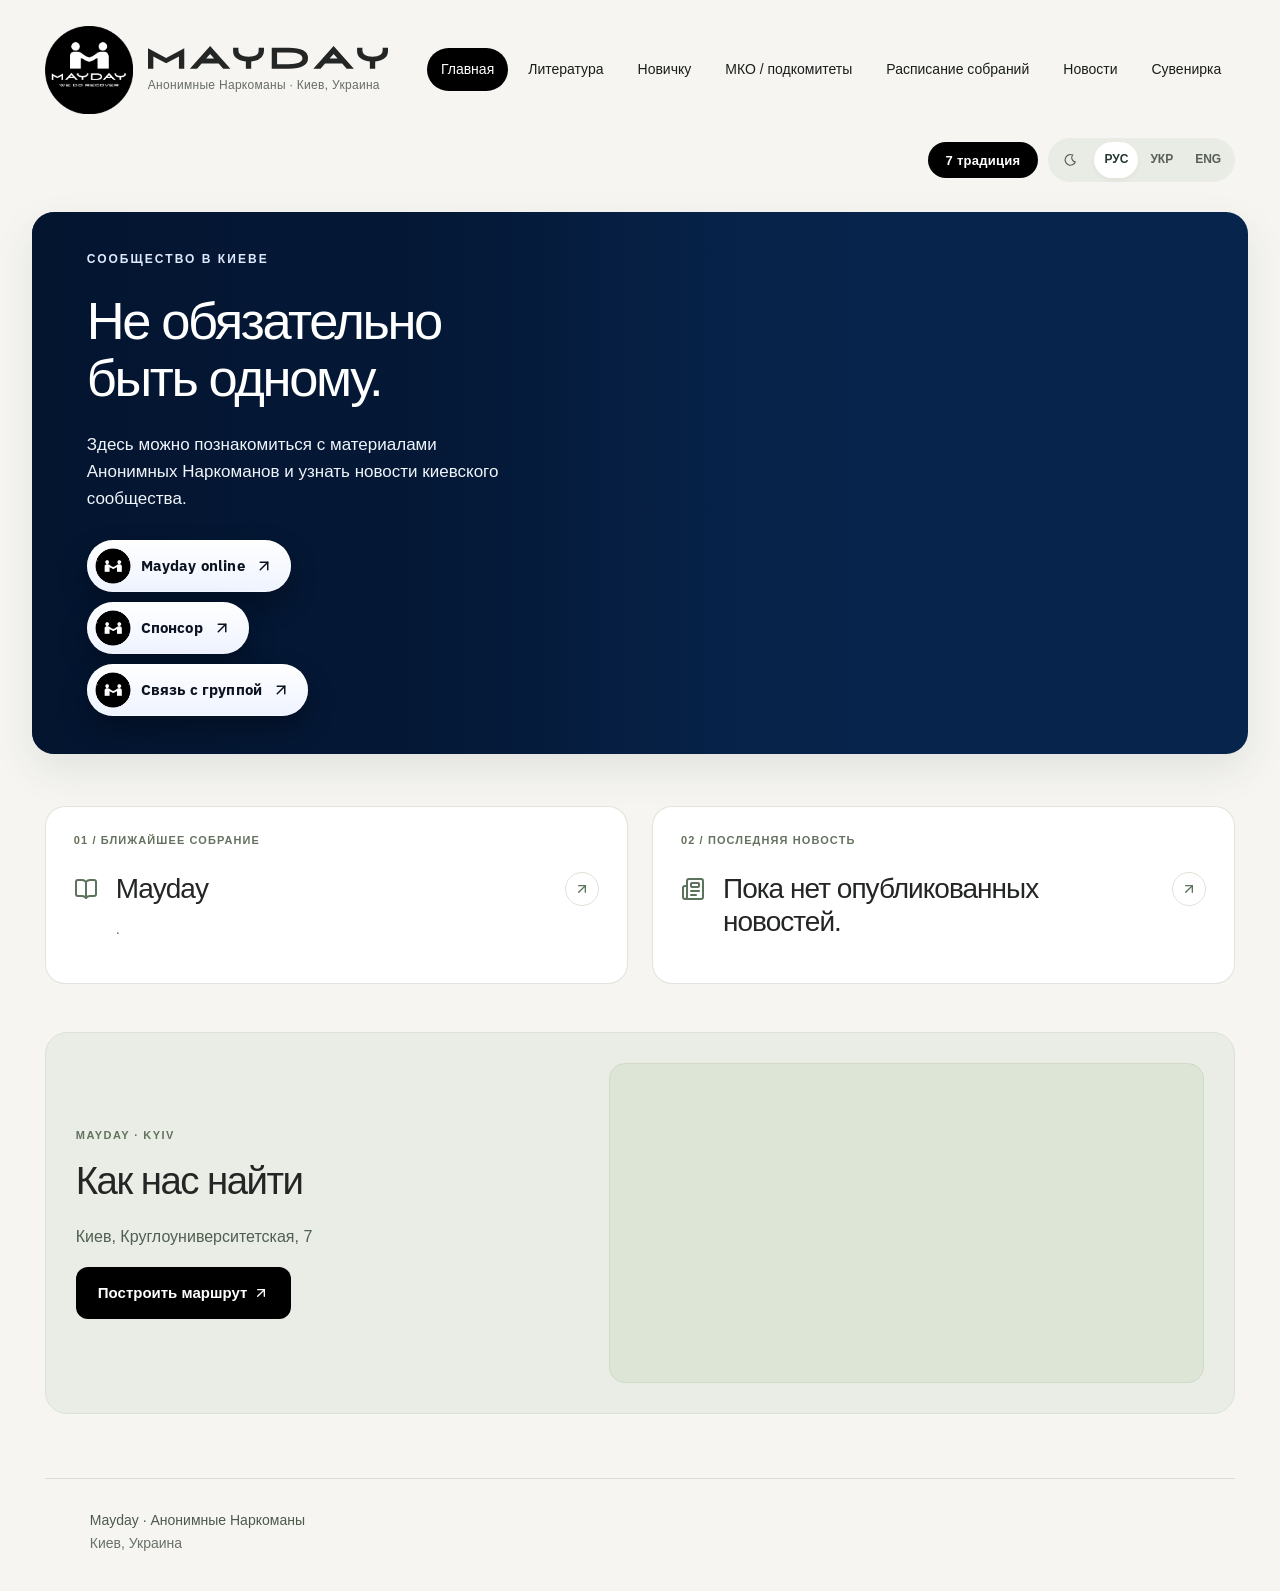
==== commit 3655066d: "Cache bust schedule in page" ====
--- a/index.html
+++ b/index.html
@@ -1,6 +1,6 @@
-<!doctype html><html lang="ru"><script>try{if(localStorage.getItem("mayday-theme")==="dark")document.documentElement.setAttribute("data-theme","dark")}catch(e){}</script><head><meta charset="UTF-8"><meta name="viewport" content="width=device-width,initial-scale=1"><meta name="robots" content="noindex,nofollow,noarchive"><meta name="referrer" content="no-referrer"><title>Mayday — Киев</title><link rel="icon" href="./mayday-logo.png">  <script type="module" crossorigin src="./index-Cbg5gr1b.js?v=20260922schedon"></script>
-  <link rel="stylesheet" crossorigin href="./index-DmtjYMKC.css?v=20260922schedon">
-<link rel="preconnect" href="https://fonts.googleapis.com"><link href="https://fonts.googleapis.com/css2?family=IBM+Plex+Sans:wght@600;700&family=Marck+Script&display=swap" rel="stylesheet"><link rel="stylesheet" href="./redesign-20260919.css?v=20260922schedon"><link rel="stylesheet" href="./dark-refined-20260921.css?v=20260922schedon"></head><body><div id="root"></div></body></html>
+<!doctype html><html lang="ru"><script>try{if(localStorage.getItem("mayday-theme")==="dark")document.documentElement.setAttribute("data-theme","dark")}catch(e){}</script><head><meta charset="UTF-8"><meta name="viewport" content="width=device-width,initial-scale=1"><meta name="robots" content="noindex,nofollow,noarchive"><meta name="referrer" content="no-referrer"><title>Mayday — Киев</title><link rel="icon" href="./mayday-logo.png">  <script type="module" crossorigin src="./index-Cbg5gr1b.js?v=20260922schedin"></script>
+  <link rel="stylesheet" crossorigin href="./index-DmtjYMKC.css?v=20260922schedin">
+<link rel="preconnect" href="https://fonts.googleapis.com"><link href="https://fonts.googleapis.com/css2?family=IBM+Plex+Sans:wght@600;700&family=Marck+Script&display=swap" rel="stylesheet"><link rel="stylesheet" href="./redesign-20260919.css?v=20260922schedin"><link rel="stylesheet" href="./dark-refined-20260921.css?v=20260922schedin"></head><body><div id="root"></div></body></html>
 
 
 
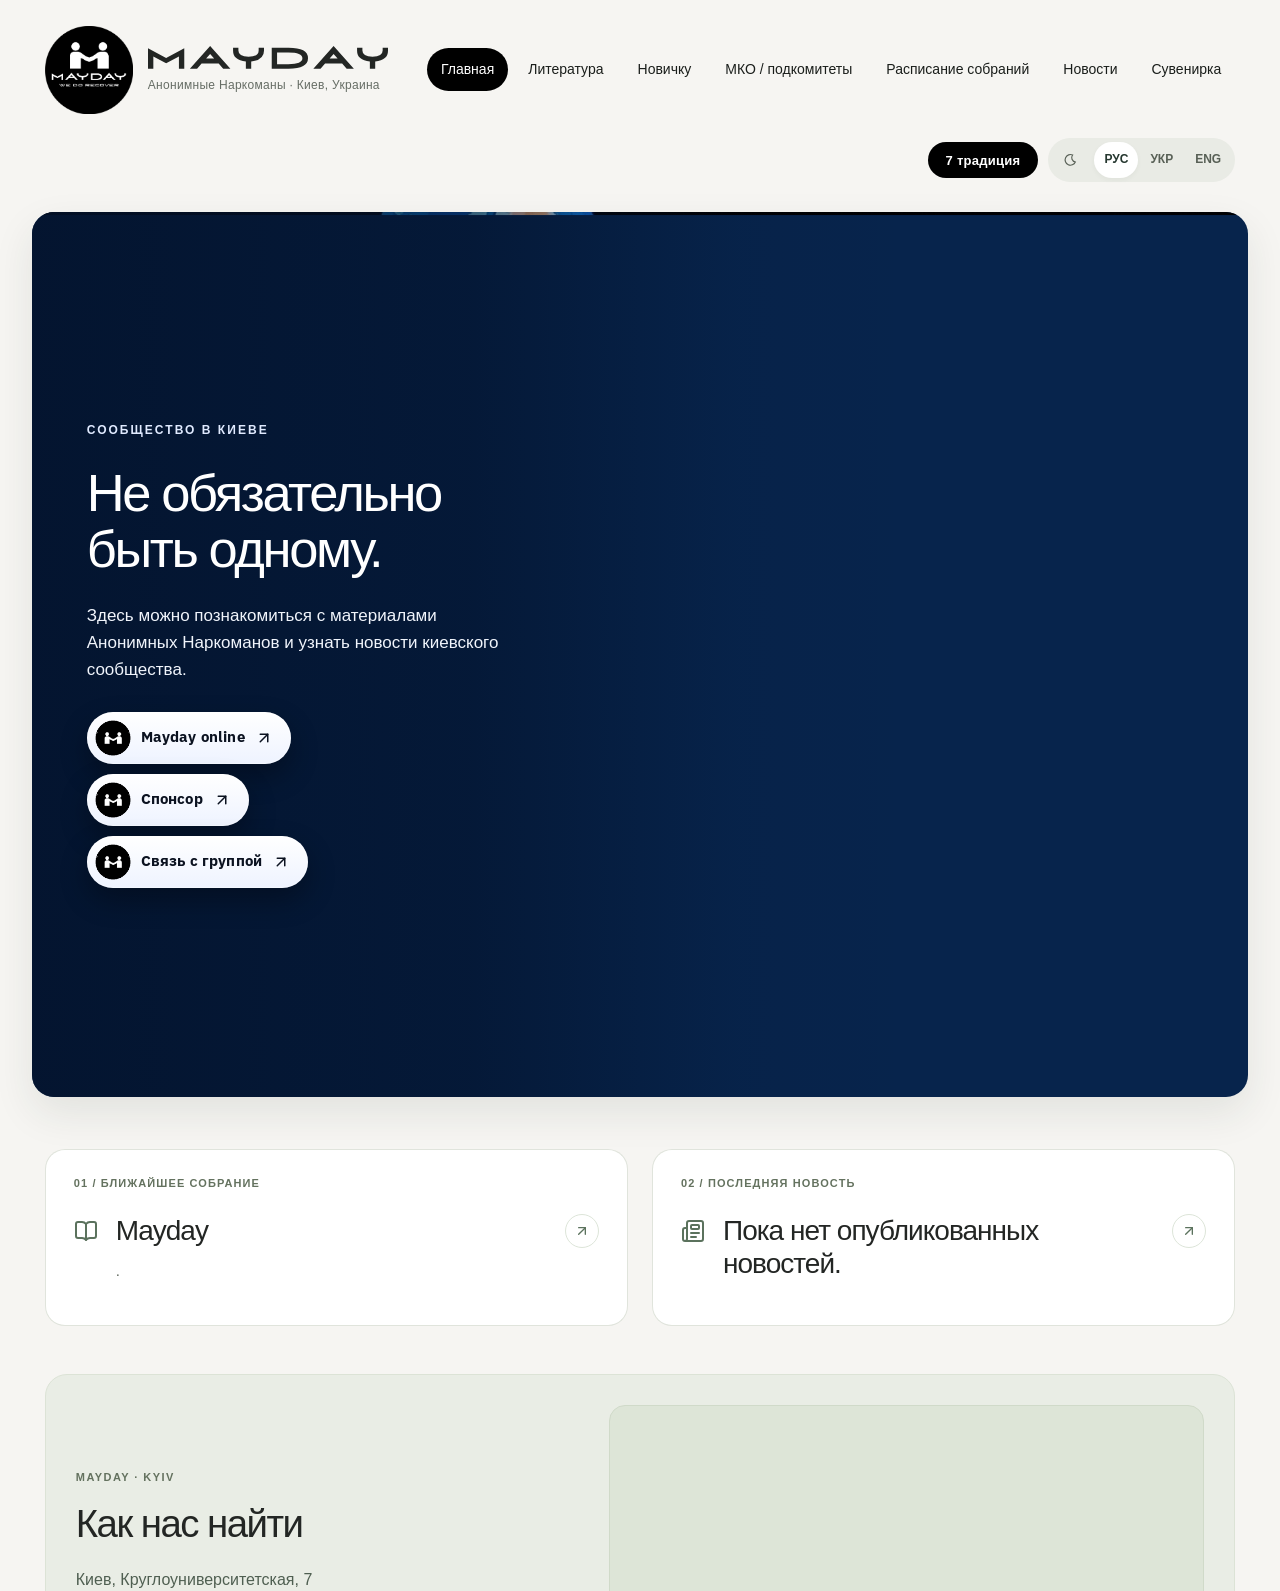
==== commit ecc6a7c3: "Cache bust schedule manual langs" ====
--- a/index.html
+++ b/index.html
@@ -1,6 +1,6 @@
-<!doctype html><html lang="ru"><script>try{if(localStorage.getItem("mayday-theme")==="dark")document.documentElement.setAttribute("data-theme","dark")}catch(e){}</script><head><meta charset="UTF-8"><meta name="viewport" content="width=device-width,initial-scale=1"><meta name="robots" content="noindex,nofollow,noarchive"><meta name="referrer" content="no-referrer"><title>Mayday — Киев</title><link rel="icon" href="./mayday-logo.png">  <script type="module" crossorigin src="./index-Cbg5gr1b.js?v=20260922schedin"></script>
-  <link rel="stylesheet" crossorigin href="./index-DmtjYMKC.css?v=20260922schedin">
-<link rel="preconnect" href="https://fonts.googleapis.com"><link href="https://fonts.googleapis.com/css2?family=IBM+Plex+Sans:wght@600;700&family=Marck+Script&display=swap" rel="stylesheet"><link rel="stylesheet" href="./redesign-20260919.css?v=20260922schedin"><link rel="stylesheet" href="./dark-refined-20260921.css?v=20260922schedin"></head><body><div id="root"></div></body></html>
+<!doctype html><html lang="ru"><script>try{if(localStorage.getItem("mayday-theme")==="dark")document.documentElement.setAttribute("data-theme","dark")}catch(e){}</script><head><meta charset="UTF-8"><meta name="viewport" content="width=device-width,initial-scale=1"><meta name="robots" content="noindex,nofollow,noarchive"><meta name="referrer" content="no-referrer"><title>Mayday — Киев</title><link rel="icon" href="./mayday-logo.png">  <script type="module" crossorigin src="./index-Cbg5gr1b.js?v=20260922schedlang"></script>
+  <link rel="stylesheet" crossorigin href="./index-DmtjYMKC.css?v=20260922schedlang">
+<link rel="preconnect" href="https://fonts.googleapis.com"><link href="https://fonts.googleapis.com/css2?family=IBM+Plex+Sans:wght@600;700&family=Marck+Script&display=swap" rel="stylesheet"><link rel="stylesheet" href="./redesign-20260919.css?v=20260922schedlang"><link rel="stylesheet" href="./dark-refined-20260921.css?v=20260922schedlang"></head><body><div id="root"></div></body></html>
 
 
 
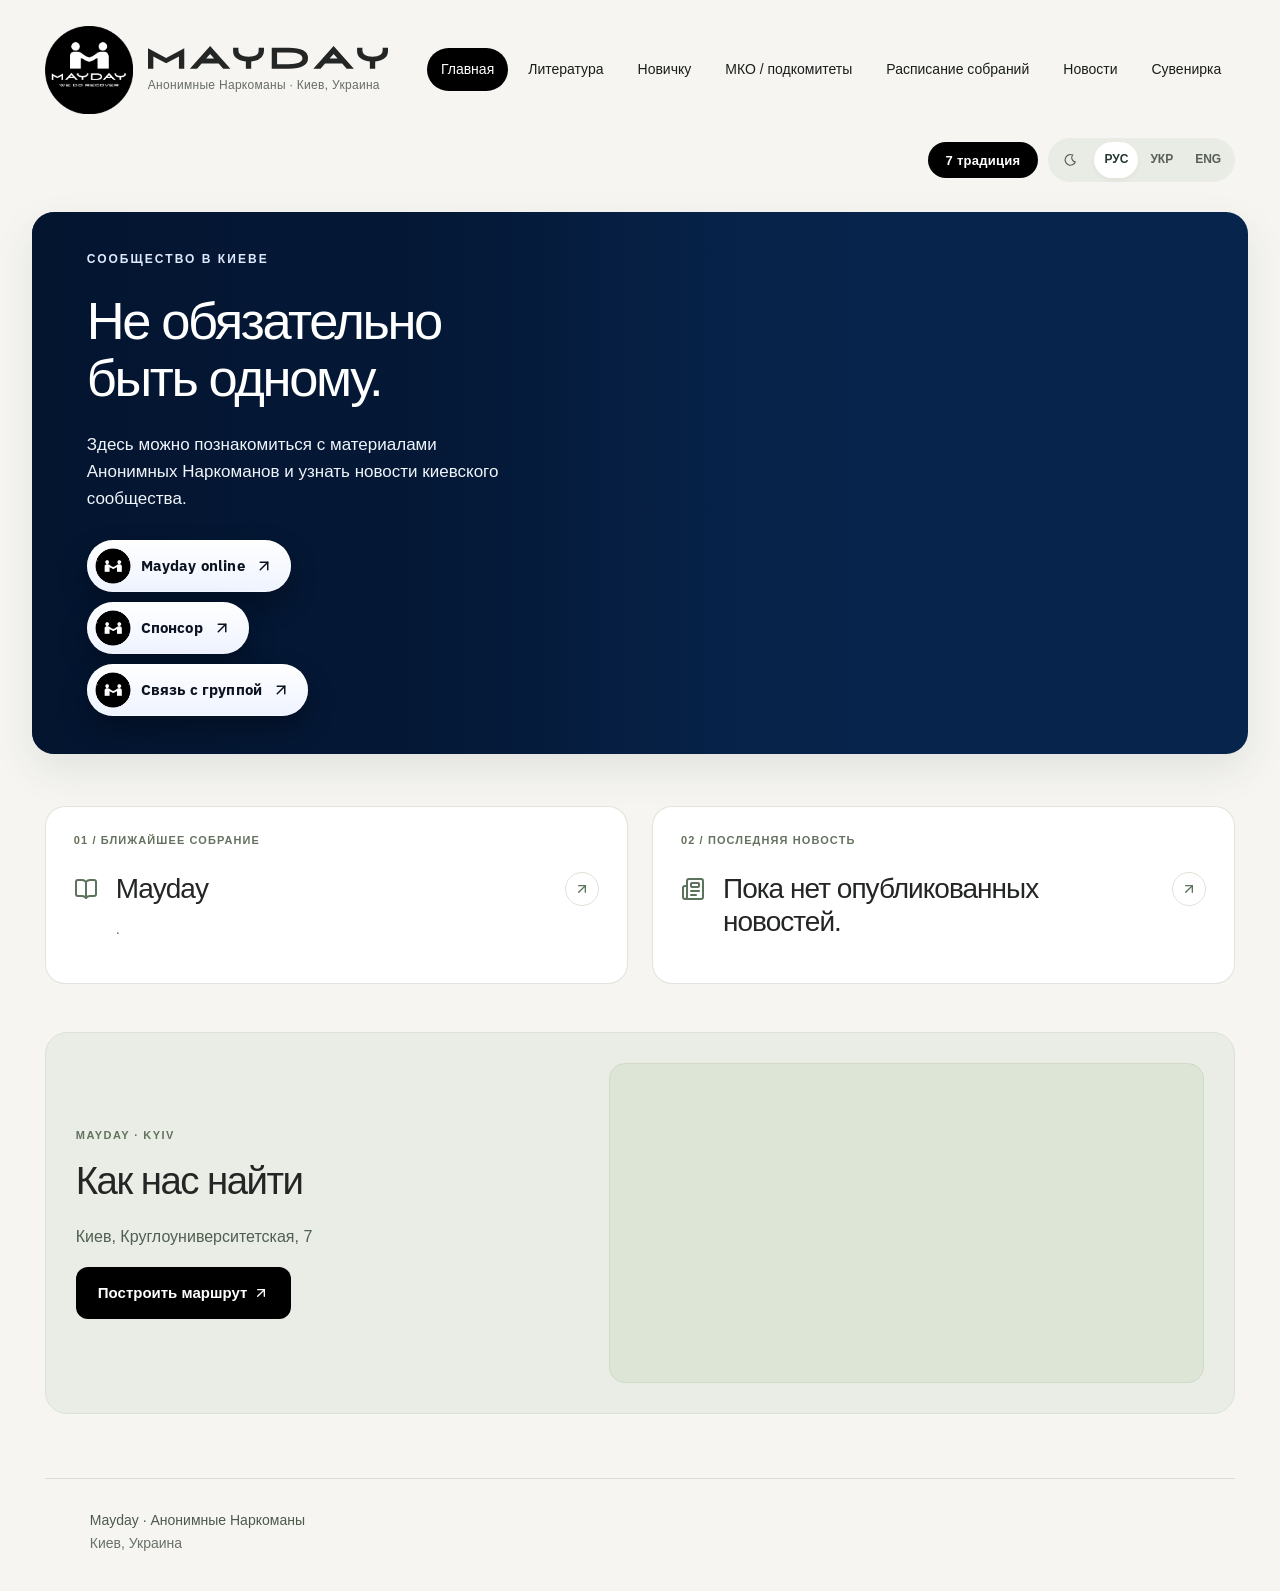
==== commit 1bf8c539: "Cache bust news contact button" ====
--- a/index.html
+++ b/index.html
@@ -1,6 +1,6 @@
-<!doctype html><html lang="ru"><script>try{if(localStorage.getItem("mayday-theme")==="dark")document.documentElement.setAttribute("data-theme","dark")}catch(e){}</script><head><meta charset="UTF-8"><meta name="viewport" content="width=device-width,initial-scale=1"><meta name="robots" content="noindex,nofollow,noarchive"><meta name="referrer" content="no-referrer"><title>Mayday — Киев</title><link rel="icon" href="./mayday-logo.png">  <script type="module" crossorigin src="./index-Cbg5gr1b.js?v=20260922schedlang"></script>
-  <link rel="stylesheet" crossorigin href="./index-DmtjYMKC.css?v=20260922schedlang">
-<link rel="preconnect" href="https://fonts.googleapis.com"><link href="https://fonts.googleapis.com/css2?family=IBM+Plex+Sans:wght@600;700&family=Marck+Script&display=swap" rel="stylesheet"><link rel="stylesheet" href="./redesign-20260919.css?v=20260922schedlang"><link rel="stylesheet" href="./dark-refined-20260921.css?v=20260922schedlang"></head><body><div id="root"></div></body></html>
+<!doctype html><html lang="ru"><script>try{if(localStorage.getItem("mayday-theme")==="dark")document.documentElement.setAttribute("data-theme","dark")}catch(e){}</script><head><meta charset="UTF-8"><meta name="viewport" content="width=device-width,initial-scale=1"><meta name="robots" content="noindex,nofollow,noarchive"><meta name="referrer" content="no-referrer"><title>Mayday — Киев</title><link rel="icon" href="./mayday-logo.png">  <script type="module" crossorigin src="./index-Cbg5gr1b.js?v=20260923newsbtn"></script>
+  <link rel="stylesheet" crossorigin href="./index-DmtjYMKC.css?v=20260923newsbtn">
+<link rel="preconnect" href="https://fonts.googleapis.com"><link href="https://fonts.googleapis.com/css2?family=IBM+Plex+Sans:wght@600;700&family=Marck+Script&display=swap" rel="stylesheet"><link rel="stylesheet" href="./redesign-20260919.css?v=20260923newsbtn"><link rel="stylesheet" href="./dark-refined-20260921.css?v=20260923newsbtn"></head><body><div id="root"></div></body></html>
 
 
 
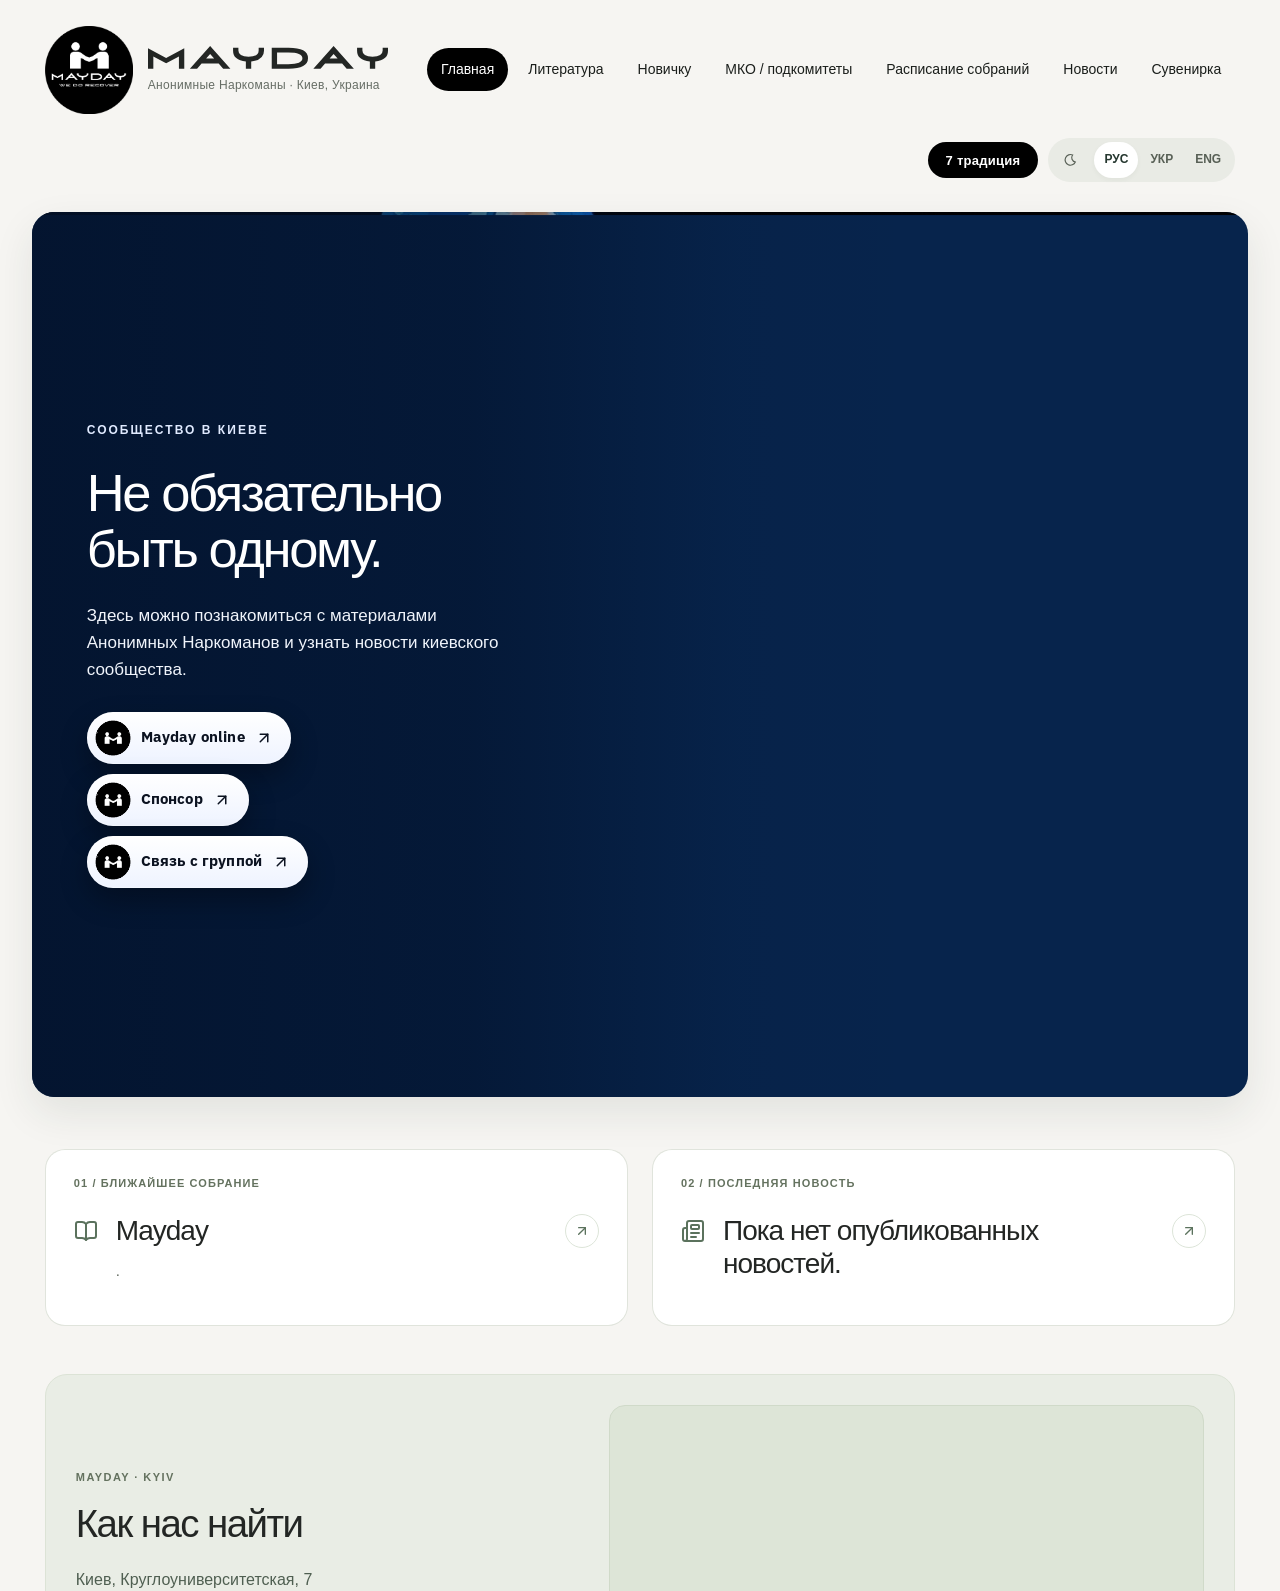
==== commit 30c4da39: "Cache bust news button spacing" ====
--- a/index.html
+++ b/index.html
@@ -1,6 +1,6 @@
-<!doctype html><html lang="ru"><script>try{if(localStorage.getItem("mayday-theme")==="dark")document.documentElement.setAttribute("data-theme","dark")}catch(e){}</script><head><meta charset="UTF-8"><meta name="viewport" content="width=device-width,initial-scale=1"><meta name="robots" content="noindex,nofollow,noarchive"><meta name="referrer" content="no-referrer"><title>Mayday — Киев</title><link rel="icon" href="./mayday-logo.png">  <script type="module" crossorigin src="./index-Cbg5gr1b.js?v=20260923newsbtn"></script>
-  <link rel="stylesheet" crossorigin href="./index-DmtjYMKC.css?v=20260923newsbtn">
-<link rel="preconnect" href="https://fonts.googleapis.com"><link href="https://fonts.googleapis.com/css2?family=IBM+Plex+Sans:wght@600;700&family=Marck+Script&display=swap" rel="stylesheet"><link rel="stylesheet" href="./redesign-20260919.css?v=20260923newsbtn"><link rel="stylesheet" href="./dark-refined-20260921.css?v=20260923newsbtn"></head><body><div id="root"></div></body></html>
+<!doctype html><html lang="ru"><script>try{if(localStorage.getItem("mayday-theme")==="dark")document.documentElement.setAttribute("data-theme","dark")}catch(e){}</script><head><meta charset="UTF-8"><meta name="viewport" content="width=device-width,initial-scale=1"><meta name="robots" content="noindex,nofollow,noarchive"><meta name="referrer" content="no-referrer"><title>Mayday — Киев</title><link rel="icon" href="./mayday-logo.png">  <script type="module" crossorigin src="./index-Cbg5gr1b.js?v=20260923newsbtn3"></script>
+  <link rel="stylesheet" crossorigin href="./index-DmtjYMKC.css?v=20260923newsbtn3">
+<link rel="preconnect" href="https://fonts.googleapis.com"><link href="https://fonts.googleapis.com/css2?family=IBM+Plex+Sans:wght@600;700&family=Marck+Script&display=swap" rel="stylesheet"><link rel="stylesheet" href="./redesign-20260919.css?v=20260923newsbtn3"><link rel="stylesheet" href="./dark-refined-20260921.css?v=20260923newsbtn3"></head><body><div id="root"></div></body></html>
 
 
 
--- a/redesign-20260919.css
+++ b/redesign-20260919.css
@@ -517,3 +517,11 @@
   border-color:#000 !important;
   color:#fff !important;
 }
+
+.article .news-media{margin-bottom:18px;display:block}
+.article a.mko-contact{
+  margin-top:8px;
+  display:inline-flex;
+  position:relative;
+  z-index:1;
+}
